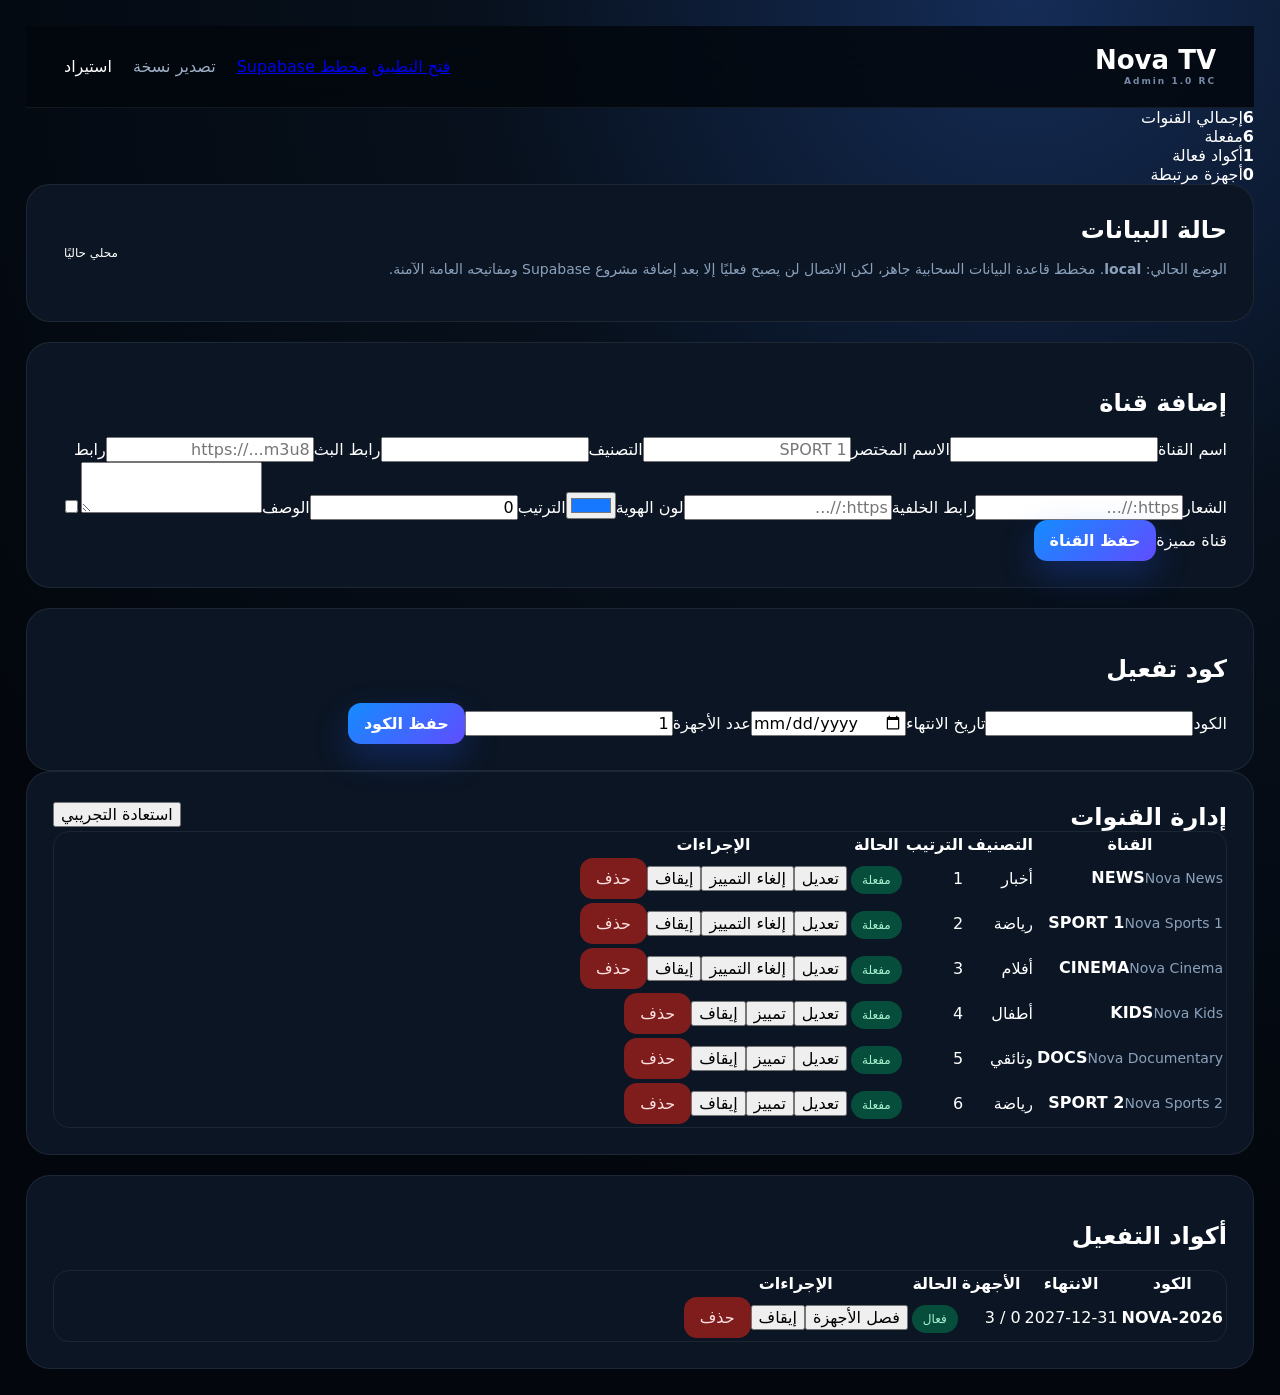
==== admin.html @ d6bce89f "Load responsive admin dashboard styles" ====
<!doctype html>
<html lang="ar" dir="rtl">
<head>
  <meta charset="UTF-8" />
  <meta name="viewport" content="width=device-width,initial-scale=1,viewport-fit=cover" />
  <meta name="theme-color" content="#07101d" />
  <title>Nova TV | لوحة الإدارة</title>
  <link rel="icon" href="icon.svg" />
  <link rel="manifest" href="manifest.json" />
  <link rel="stylesheet" href="style.css" />
  <link rel="stylesheet" href="admin.css" />
</head>
<body>
  <div id="adminApp"></div>
  <script src="api.js"></script>
  <script src="admin.js"></script>
  <script>if('serviceWorker' in navigator){window.addEventListener('load',()=>navigator.serviceWorker.register('./sw.js').catch(()=>{}));}</script>
</body>
</html>
---- style.css ----
*{box-sizing:border-box}html{scroll-behavior:smooth}body{margin:0;font-family:Inter,system-ui,-apple-system,"Segoe UI",sans-serif;background:#03070d;color:#fff;min-height:100vh;overflow-x:hidden}button,input,a{font:inherit}.shell{min-height:100vh;background:radial-gradient(circle at 80% 0,#152c56 0,#07101c 32%,#03070d 72%);padding-bottom:24px}.shell.light{background:#edf3f9;color:#0f172a}.topbar{height:82px;display:flex;align-items:center;justify-content:space-between;padding:0 38px;border-bottom:1px solid rgba(255,255,255,.07);backdrop-filter:blur(20px);position:sticky;top:0;background:rgba(3,7,13,.86);z-index:50}.light .topbar{background:rgba(255,255,255,.92);border-color:#dce6f2}.brand-btn{border:0;background:none;color:inherit;display:flex;align-items:center;gap:12px;cursor:pointer}.brand-mark,.logo-orb{display:grid;place-items:center;background:linear-gradient(135deg,#168cff,#684cff);color:#fff;font-weight:900;box-shadow:0 14px 36px rgba(38,104,255,.32)}.brand-mark{width:44px;height:44px;border-radius:14px}.brand{font-size:26px;font-weight:900;line-height:1}.brand b,.activation-card h1 span{color:#56adff}.brand small{display:block;font-size:9px;letter-spacing:2px;color:#768ba8;margin-top:4px}.nav{display:flex;gap:5px;align-items:center}.nav button,.primary,.glass,.danger,.chip,.back-button{border:0;border-radius:13px;padding:11px 16px;cursor:pointer;transition:.2s}.nav button{background:transparent;color:#9fb0c6}.nav button:hover,.nav button:focus,.nav button.active{background:rgba(255,255,255,.1);color:#fff;outline:none}.profile-button{width:44px;height:44px;border-radius:50%;border:2px solid rgba(255,255,255,.16);background:linear-gradient(135deg,#244f80,#684cff);color:#fff;font-weight:900}.primary{background:linear-gradient(135deg,#148cff,#604dff);color:#fff;font-weight:850;box-shadow:0 14px 34px rgba(38,93,255,.27)}.primary:hover,.primary:focus{transform:translateY(-2px);box-shadow:0 18px 42px rgba(38,93,255,.4);outline:3px solid rgba(83,164,255,.25)}.big{padding:14px 22px}.glass{background:rgba(255,255,255,.1);color:#fff;border:1px solid rgba(255,255,255,.13);backdrop-filter:blur(14px)}.glass:hover,.glass:focus{background:rgba(255,255,255,.16);outline:3px solid rgba(255,255,255,.1)}.light .glass{background:#e1eaf5;color:#122035;border-color:#d0dcea}.danger{background:#7f1d1d;color:#fee2e2}.full{width:100%;margin-top:24px}.cinema-hero{margin:28px 34px 12px;min-height:520px;border-radius:34px;padding:58px;display:grid;grid-template-columns:1.1fr .9fr;align-items:center;overflow:hidden;background:linear-gradient(115deg,#081a35 0,#17306a 48%,var(--accent,#5830a0) 100%);background-size:cover;background-position:center;box-shadow:0 30px 95px rgba(0,0,0,.45);position:relative}.cinema-hero:before{content:"";position:absolute;inset:0;background:radial-gradient(circle at 78% 45%,color-mix(in srgb,var(--accent,#5b4cff) 34%,transparent),transparent 32%),linear-gradient(90deg,rgba(3,8,18,.5),transparent 65%)}.cinema-hero:after{content:"";position:absolute;width:540px;height:540px;border:1px solid rgba(255,255,255,.07);border-radius:50%;left:-130px;top:-150px}.hero-copy{position:relative;z-index:2;max-width:720px}.eyebrow{font-size:11px;font-weight:900;letter-spacing:2.5px;color:#8ecbff}.hero-copy h1{font-size:clamp(46px,6vw,76px);margin:12px 0 16px;line-height:1.02}.hero-copy p{font-size:19px;line-height:1.85;color:#d3e2f4;max-width:650px}.hero-tags{display:flex;gap:9px;margin-top:18px;flex-wrap:wrap}.hero-tags span{font-size:12px;padding:7px 11px;background:rgba(255,255,255,.11);border-radius:999px;color:#e2eeff}.hero-actions{display:flex;gap:12px;margin-top:30px;flex-wrap:wrap}.hero-art{position:relative;z-index:2;display:grid;place-items:center}.hero-dots{position:absolute;bottom:26px;right:58px;display:flex;gap:7px;z-index:3}.hero-dots button{width:24px;height:5px;padding:0;border:0;border-radius:99px;background:rgba(255,255,255,.28)}.hero-dots button.active{width:44px;background:#fff}.logo-tile,.channel-logo{display:grid;place-items:center}.logo-tile{width:116px;height:116px;border-radius:28px;background:linear-gradient(145deg,color-mix(in srgb,var(--accent,#1677ff) 85%,#fff 15%),color-mix(in srgb,var(--accent,#1677ff) 55%,#02060d 45%));border:1px solid rgba(255,255,255,.18);box-shadow:inset 0 1px rgba(255,255,255,.28),0 22px 50px rgba(0,0,0,.34);color:#fff;text-align:center;padding:14px}.logo-tile span{font-size:18px;font-weight:950;letter-spacing:.8px;line-height:1.1}.logo-tile.large{width:260px;height:260px;border-radius:52px}.logo-tile.large span{font-size:34px}.channel-logo{max-width:120px;max-height:95px;object-fit:contain}.channel-logo.large{max-width:260px;max-height:220px}.discover,.content-row,.page,.details-page{padding:24px 34px 32px}.section-head,.row-head,.page-title{display:flex;align-items:center;justify-content:space-between;gap:18px}.section-head h2,.row-head h2,.page-title h1{margin:5px 0 0}.row-head small{display:block;color:#7389a6;margin-top:5px}.row-head>span,.page-title p{color:#8096b2}.search-wrap{display:flex;align-items:center;gap:8px;background:#0b1625;border:1px solid #243650;border-radius:15px;padding:0 14px;min-width:350px}.light .search-wrap{background:#fff;border-color:#d5e0ed}.search{width:100%;background:transparent;border:0;color:inherit;padding:13px 4px;outline:none}.chips{display:flex;gap:9px;flex-wrap:wrap;margin-top:20px}.chip{background:#0f1b2d;color:#b5c9e3;border:1px solid rgba(255,255,255,.05)}.chip.active,.chip:hover{background:#fff;color:#111827}.light .chip{background:#dfe9f5;color:#24354b}.light .chip.active{background:#17243a;color:#fff}.rail{display:grid;grid-auto-flow:column;grid-auto-columns:minmax(225px,255px);gap:18px;overflow-x:auto;padding:19px 4px 18px;scroll-snap-type:x proximity;scrollbar-width:thin}.rail .card{scroll-snap-align:start}.grid{display:grid;grid-template-columns:repeat(auto-fill,minmax(225px,1fr));gap:18px;margin-top:26px}.card{background:#0b1523;border:1px solid rgba(255,255,255,.08);border-radius:21px;overflow:hidden;transition:.22s;cursor:pointer;box-shadow:0 15px 38px rgba(0,0,0,.24)}.light .card,.light .panel{background:#fff;border-color:#dce5f0}.card:hover,.card:focus{transform:translateY(-8px) scale(1.03);border-color:#55aaff;outline:3px solid rgba(72,167,255,.2);box-shadow:0 26px 58px rgba(0,0,0,.42)}.poster{height:150px;display:grid;place-items:center;background:linear-gradient(145deg,color-mix(in srgb,var(--accent,#1677ff) 38%,#07101c 62%),#101b2b);background-size:cover;background-position:center;position:relative;overflow:hidden}.poster:after{content:"";position:absolute;inset:0;background:linear-gradient(180deg,transparent 45%,rgba(3,7,13,.55))}.poster .logo-tile,.poster .channel-logo{position:relative;z-index:2;transform:scale(.72)}.live-badge,.live-pill{background:#df1644;color:#fff;font-size:10px;font-weight:950;padding:6px 9px;border-radius:999px}.live-badge{position:absolute;top:12px;left:12px;z-index:3}.heart{position:absolute;top:10px;right:11px;width:35px;height:35px;border-radius:50%;border:1px solid rgba(255,255,255,.15);background:rgba(0,0,0,.35);color:#fff;font-size:21px;z-index:3}.heart.saved{color:#ff4e77}.card-body{padding:16px}.card-title{font-size:17px;font-weight:850;margin-bottom:7px}.meta{color:#8ba1bc;font-size:14px;line-height:1.65}.now-line{font-size:11px;color:#6f86a4;margin-top:11px;display:flex;align-items:center;gap:7px}.now-line span{width:6px;height:6px;border-radius:50%;background:#22c55e;box-shadow:0 0 10px #22c55e}.details-page{padding-top:26px}.back-button{background:transparent;color:#a9bed9;margin-bottom:16px}.details-hero{min-height:430px;border-radius:30px;padding:46px;display:grid;grid-template-columns:.7fr 1.3fr;align-items:center;gap:40px;background:linear-gradient(120deg,#081525,var(--accent,#1677ff));background-size:cover;background-position:center;position:relative;overflow:hidden;box-shadow:0 24px 75px rgba(0,0,0,.4)}.details-hero:after{content:"";position:absolute;inset:0;background:linear-gradient(90deg,rgba(3,8,18,.3),transparent)}.details-logo,.details-copy{position:relative;z-index:2}.details-logo{display:grid;place-items:center}.details-copy h1{font-size:56px;margin:18px 0 12px}.details-copy p{font-size:18px;line-height:1.8;color:#d3e1f3;max-width:700px}.program-panel{display:grid;grid-template-columns:.7fr 1.3fr;gap:24px;align-items:center;margin-top:24px;padding:26px;border-radius:24px;background:#0b1523;border:1px solid rgba(255,255,255,.08)}.program-panel h2{margin:7px 0}.program-card{padding:20px;border-radius:18px;background:rgba(255,255,255,.04)}.program-card b,.program-card span,.program-card small{display:block}.program-card span{color:#8ea6c2;margin:6px 0}.program-card small{color:#6f86a3;margin-top:10px}.program-progress{height:6px;background:#1a2b41;border-radius:99px;overflow:hidden}.program-progress i{display:block;width:42%;height:100%;background:linear-gradient(90deg,#148cff,#664cff)}.player-wrap{padding:26px 34px 60px}.player-box{background:#000;border-radius:28px;overflow:hidden;min-height:560px;display:grid;place-items:center;position:relative;box-shadow:0 24px 80px rgba(0,0,0,.5)}.player-box video{width:100%;height:100%;max-height:76vh;background:#000}.channel-watermark{position:absolute;top:18px;right:20px;padding:8px 12px;background:rgba(0,0,0,.46);border-radius:12px;font-weight:850}.player-error{position:absolute;inset:auto 22px 22px;display:flex;gap:12px;align-items:center;justify-content:center;color:#fecaca}.player-info{display:flex;justify-content:space-between;align-items:center;gap:20px;padding:24px 4px}.player-info h1{margin:10px 0 4px}.player-actions{display:flex;gap:10px;flex-wrap:wrap}.activation{min-height:100vh;display:grid;place-items:center;padding:24px;background:radial-gradient(circle at top,#183869,#07101d 55%)}.activation-card{width:min(520px,94vw);padding:46px;border-radius:32px;background:rgba(12,22,38,.94);border:1px solid rgba(255,255,255,.1);text-align:center;box-shadow:0 34px 90px rgba(0,0,0,.46)}.logo-orb{width:78px;height:78px;border-radius:24px;margin:0 auto 22px;font-size:34px}.activation-card h1{font-size:44px;margin:9px 0}.activation-card p{color:#9fb3ce}.activation-label{display:block;text-align:right;color:#abc0da;font-size:13px;margin-top:24px}.activation-card input{width:100%;margin:8px 0 14px;padding:18px;border-radius:15px;border:1px solid #304963;background:#08111f;color:#fff;text-align:center;font-size:21px;letter-spacing:1.5px}.activation-card .primary{width:100%}.admin-link{display:inline-block;color:#79baff;margin-top:17px}.device-note{font-size:11px;color:#617894;margin-top:12px}.error{color:#ff8e8e;min-height:25px;margin-top:10px}.empty{grid-column:1/-1;color:#8fa7c6;padding:70px 35px;text-align:center;border:1px dashed #263a55;border-radius:24px}.empty strong,.empty span{display:block}.empty strong{font-size:22px;color:#dce9f8;margin-bottom:8px}.panel{background:#0b1523;border:1px solid rgba(255,255,255,.08);border-radius:24px;padding:26px}.account-grid{display:grid;grid-template-columns:1fr 1fr;gap:22px;margin-top:26px}.account-avatar{width:68px;height:68px;border-radius:20px;background:linear-gradient(135deg,#178cff,#6d50ff);display:grid;place-items:center;font-size:23px;font-weight:900;margin-bottom:18px}.account-card h2{font-size:34px;margin:20px 0 8px}.account-stat,.summary-list div{display:flex;justify-content:space-between;gap:20px;padding:16px 0;border-bottom:1px solid rgba(255,255,255,.08)}.settings-list{margin-top:25px}.settings-list button{width:100%;display:flex;justify-content:space-between;align-items:center;text-align:right;padding:19px 4px;background:transparent;color:inherit;border:0;border-bottom:1px solid rgba(255,255,255,.08);cursor:pointer}.settings-list button span b,.settings-list button span small{display:block}.settings-list button span small{color:#8198b5;margin-top:5px}.status{padding:7px 11px;border-radius:999px;font-size:12px}.online{background:#064e3b;color:#a7f3d0}.narrow{max-width:880px;margin:auto}footer{text-align:center;color:#617a99;padding:38px}.mobile-nav{display:none}@media(max-width:1050px){.nav{gap:0}.nav button{padding:10px}.cinema-hero{grid-template-columns:1fr;min-height:450px}.hero-art{display:none}.details-hero{grid-template-columns:1fr}.details-logo{display:none}.program-panel{grid-template-columns:1fr}.player-box{min-height:430px}}@media(max-width:760px){body{padding-bottom:72px}.shell{padding-bottom:78px}.topbar{height:68px;padding:0 16px}.nav{display:none}.brand{font-size:21px}.cinema-hero{margin:14px;border-radius:25px;padding:30px 24px;min-height:430px}.hero-copy h1{font-size:40px}.hero-copy p{font-size:16px}.hero-dots{right:24px;bottom:18px}.discover,.content-row,.page,.details-page,.player-wrap{padding-left:15px;padding-right:15px}.section-head,.page-title,.player-info{align-items:flex-start;flex-direction:column}.search-wrap{min-width:0;width:100%}.rail{grid-auto-columns:76vw}.account-grid{grid-template-columns:1fr}.details-hero{padding:28px 22px;min-height:390px}.details-copy h1{font-size:40px}.player-box{min-height:260px;border-radius:19px}.player-actions{width:100%}.player-actions button{flex:1}.mobile-nav{display:grid;grid-template-columns:repeat(4,1fr);position:fixed;bottom:0;left:0;right:0;z-index:100;background:rgba(7,15,27,.96);border-top:1px solid rgba(255,255,255,.09);backdrop-filter:blur(15px);padding:8px max(8px,env(safe-area-inset-right)) calc(8px + env(safe-area-inset-bottom)) max(8px,env(safe-area-inset-left))}.mobile-nav button{background:none;border:0;color:#748ba8;font-size:10px;display:flex;flex-direction:column;gap:3px;align-items:center}.mobile-nav button span{font-size:22px}.mobile-nav button.active{color:#55aaff}.activation-card{padding:34px 24px}.hero-actions button{flex:1}.grid{grid-template-columns:repeat(2,minmax(0,1fr));gap:12px}.grid .poster{height:118px}.grid .card-title{font-size:14px}}@media(max-width:420px){.grid{grid-template-columns:1fr 1fr}.rail{grid-auto-columns:80vw}.cinema-hero{min-height:450px}.hero-actions{flex-direction:column}.hero-actions button{width:100%}.profile-button{width:38px;height:38px}}
---- admin.css ----
body{background:#050a12;color:#fff}.admin-app{min-height:100vh;background:radial-gradient(circle at 90% 0,#17325f 0,#07101c 34%,#050a12 72%)}.admin-top{height:76px;display:flex;align-items:center;justify-content:space-between;padding:0 28px;border-bottom:1px solid rgba(255,255,255,.08);background:rgba(5,10,18,.9);position:sticky;top:0;z-index:20;backdrop-filter:blur(18px)}.admin-brand{display:flex;align-items:center;gap:12px}.admin-logo{width:44px;height:44px;border-radius:14px;display:grid;place-items:center;background:linear-gradient(135deg,#148cff,#674cff);font-weight:900}.admin-brand strong{font-size:24px}.admin-brand small{display:block;color:#7990ad;font-size:10px;letter-spacing:1.6px;margin-top:3px}.admin-actions{display:flex;gap:9px;flex-wrap:wrap}.admin-actions a,.admin-actions button,.admin-tabs button,.action-btn{border:0;border-radius:12px;padding:10px 14px;text-decoration:none;cursor:pointer;background:#111d2f;color:#dbeafe}.admin-actions .primary-link,.action-btn.primary{background:linear-gradient(135deg,#148cff,#674cff);color:#fff}.admin-shell{max-width:1500px;margin:auto;padding:26px}.admin-hero{display:flex;justify-content:space-between;align-items:flex-end;gap:20px;margin-bottom:22px}.admin-hero h1{margin:5px 0;font-size:34px}.admin-hero p{margin:0;color:#90a5bf}.data-pill{padding:9px 13px;border-radius:999px;background:#082b24;color:#8ff0c4;font-size:12px}.admin-stats-grid{display:grid;grid-template-columns:repeat(4,1fr);gap:14px;margin-bottom:22px}.admin-stat{background:linear-gradient(145deg,#0d1727,#101e32);border:1px solid rgba(255,255,255,.08);border-radius:20px;padding:20px}.admin-stat span{color:#8298b5;font-size:13px}.admin-stat strong{display:block;font-size:31px;margin-top:8px}.admin-tabs{display:flex;gap:8px;margin-bottom:18px;overflow:auto}.admin-tabs button.active{background:#fff;color:#101827}.admin-panel{display:none}.admin-panel.active{display:block}.admin-grid{display:grid;grid-template-columns:390px minmax(0,1fr);gap:20px}.admin-card{background:#0b1523;border:1px solid rgba(255,255,255,.08);border-radius:22px;padding:22px;box-shadow:0 18px 50px rgba(0,0,0,.2)}.admin-card h2{margin:0 0 18px}.form-grid{display:grid;grid-template-columns:1fr 1fr;gap:13px}.form-grid .full{grid-column:1/-1;margin:0}.field{display:flex;flex-direction:column;gap:7px;color:#a9bad0;font-size:13px}.field input,.field textarea,.field select{width:100%;border:1px solid #263b56;background:#07111e;color:#fff;border-radius:12px;padding:12px;outline:none}.field input:focus,.field textarea:focus,.field select:focus{border-color:#4da6ff;box-shadow:0 0 0 3px rgba(77,166,255,.15)}.field textarea{min-height:90px;resize:vertical}.check-field{display:flex;align-items:center;gap:9px;color:#c8d6e8;padding-top:9px}.form-actions{display:flex;gap:10px;margin-top:16px}.table-toolbar{display:flex;justify-content:space-between;gap:14px;align-items:center;margin-bottom:14px}.table-toolbar input{min-width:280px;border:1px solid #263b56;background:#07111e;color:#fff;border-radius:12px;padding:11px}.table-wrap{overflow:auto;border:1px solid rgba(255,255,255,.07);border-radius:16px}.admin-table{width:100%;border-collapse:collapse;min-width:820px}.admin-table th,.admin-table td{text-align:right;padding:14px;border-bottom:1px solid rgba(255,255,255,.07);vertical-align:middle}.admin-table th{color:#8196b2;font-size:12px;background:#08111e;position:sticky;top:0}.channel-cell{display:flex;align-items:center;gap:11px}.channel-badge{width:42px;height:42px;border-radius:12px;display:grid;place-items:center;background:linear-gradient(135deg,var(--accent,#168cff),#222f47);font-weight:900;font-size:11px}.muted{color:#8298b5;font-size:12px}.status-chip{display:inline-flex;padding:6px 9px;border-radius:999px;font-size:11px}.status-chip.on{background:#073b2e;color:#8ff0c4}.status-chip.off{background:#421820;color:#ffabb8}.row-actions{display:flex;gap:6px;flex-wrap:wrap}.row-actions button{border:0;border-radius:9px;padding:7px 9px;background:#13233a;color:#d8e7fb;cursor:pointer}.row-actions button.danger{background:#4b1620;color:#ffc0c8}.empty-admin{text-align:center;padding:50px;color:#8298b5}.device-list{display:grid;gap:10px}.device-row{display:flex;justify-content:space-between;gap:16px;align-items:center;padding:14px;border-radius:14px;background:#08111e;border:1px solid rgba(255,255,255,.06)}.setup-box{display:grid;gap:12px}.setup-box code{display:block;padding:13px;border-radius:12px;background:#050b13;color:#8fc8ff;overflow:auto;direction:ltr;text-align:left}.notice{padding:14px;border-radius:14px;background:#10213a;color:#b9d9ff;line-height:1.7}.color-line{display:flex;gap:10px;align-items:center}.color-line input[type=color]{width:54px;height:42px;padding:3px}.media-preview{margin-top:12px;min-height:100px;border:1px dashed #2c405a;border-radius:15px;display:grid;place-items:center;color:#7188a5;background:#07111e;background-size:cover;background-position:center}.admin-footer{text-align:center;color:#617a99;padding:30px}.hidden{display:none!important}@media(max-width:1050px){.admin-stats-grid{grid-template-columns:repeat(2,1fr)}.admin-grid{grid-template-columns:1fr}.admin-card.form-card{order:1}.admin-card.list-card{order:2}}@media(max-width:700px){.admin-top{height:auto;padding:14px;align-items:flex-start;gap:12px}.admin-actions{justify-content:flex-end}.admin-shell{padding:15px}.admin-hero{align-items:flex-start;flex-direction:column}.admin-stats-grid{grid-template-columns:1fr 1fr}.form-grid{grid-template-columns:1fr}.form-grid .full{grid-column:auto}.table-toolbar{align-items:stretch;flex-direction:column}.table-toolbar input{min-width:0;width:100%}.admin-brand strong{font-size:20px}.admin-actions a,.admin-actions button{padding:8px 10px;font-size:12px}}
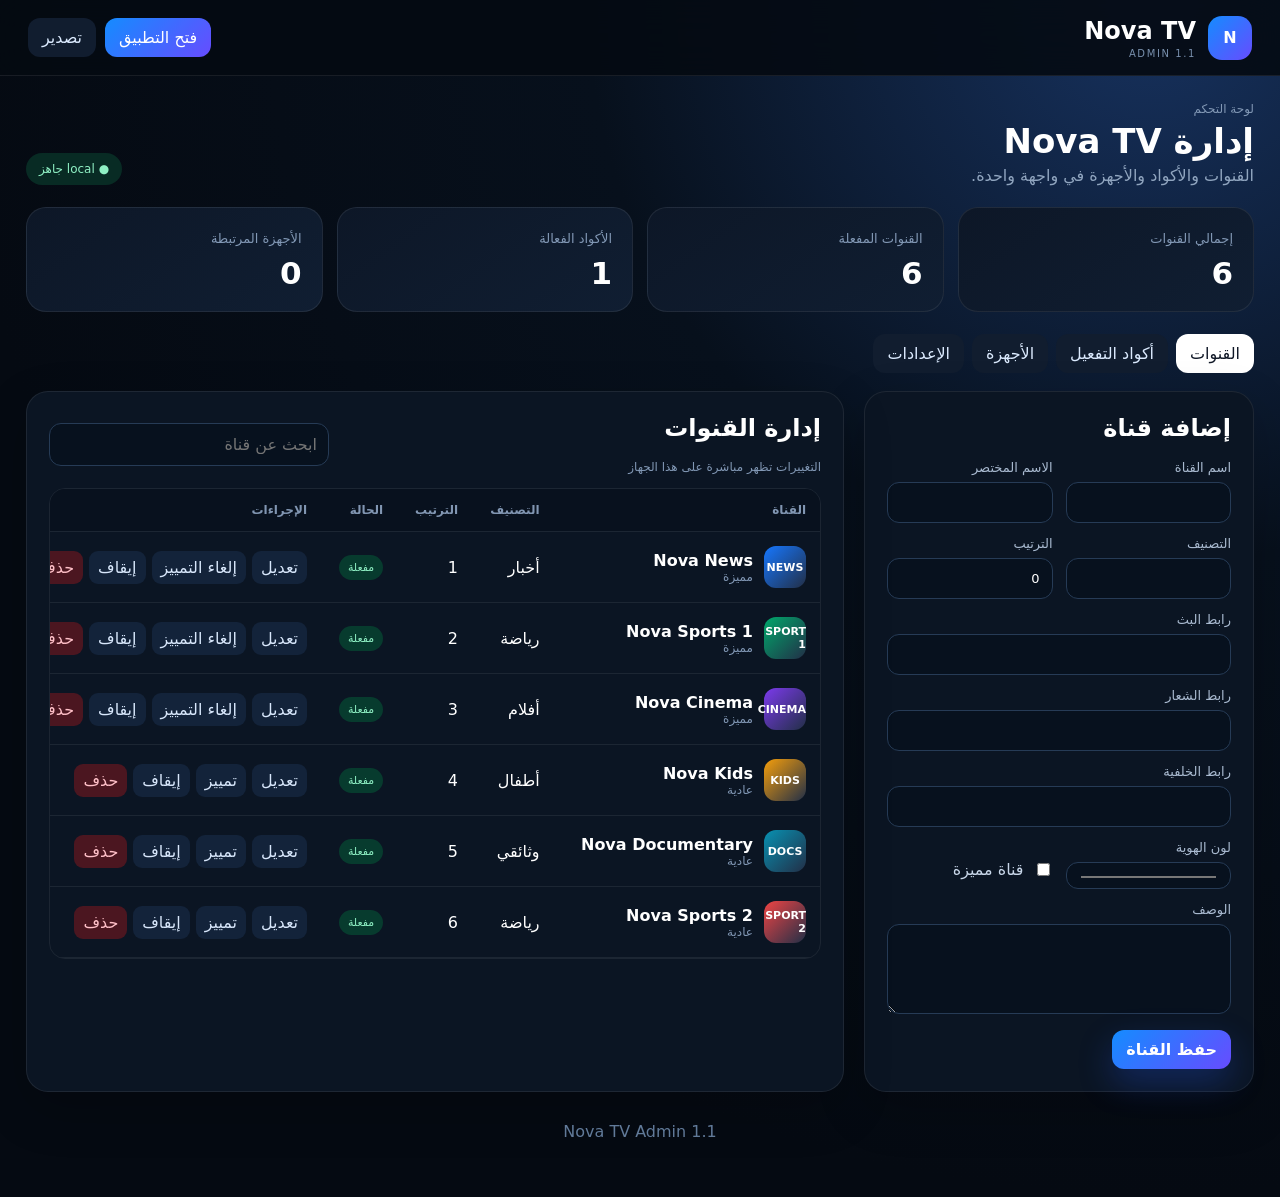
==== commit bf381760: "Add Supabase controls to admin" ====
--- a/admin.html
+++ b/admin.html
@@ -13,7 +13,9 @@
 <body>
   <div id="adminApp"></div>
   <script src="api.js"></script>
+  <script src="cloud.js"></script>
   <script src="admin.js"></script>
+  <script src="admin-cloud.js"></script>
   <script>if('serviceWorker' in navigator){window.addEventListener('load',()=>navigator.serviceWorker.register('./sw.js').catch(()=>{}));}</script>
 </body>
 </html>
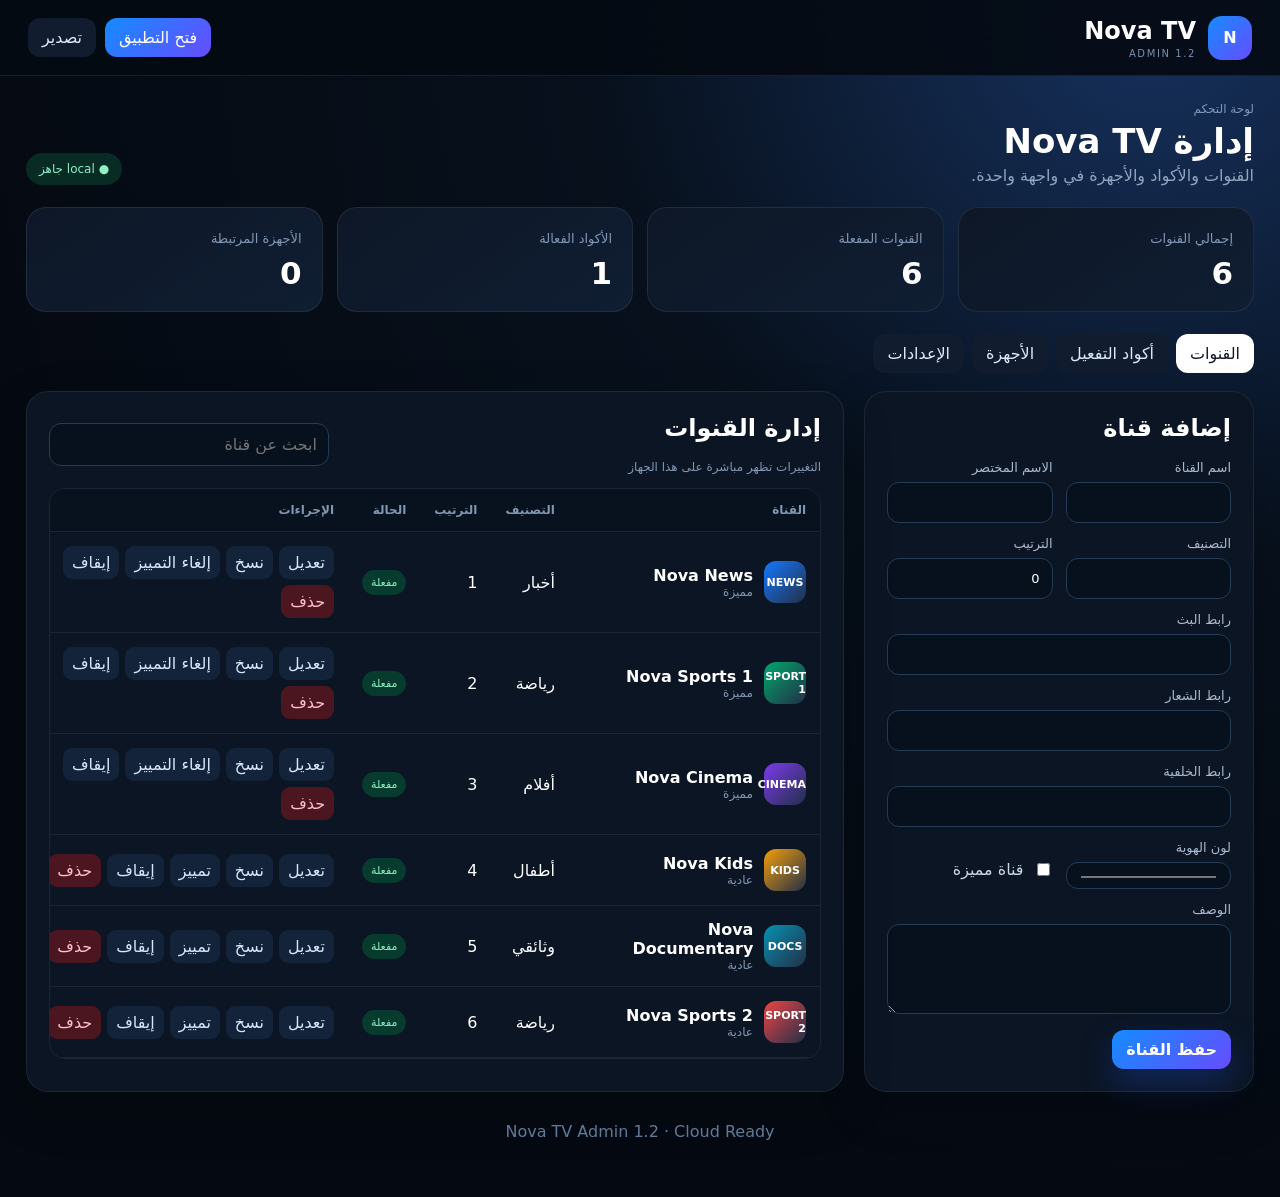
==== commit 6926518e: "Load Nova Admin 1.2 tools" ====
--- a/admin.html
+++ b/admin.html
@@ -9,6 +9,7 @@
   <link rel="manifest" href="manifest.json" />
   <link rel="stylesheet" href="style.css" />
   <link rel="stylesheet" href="admin.css" />
+  <link rel="stylesheet" href="admin-tools.css" />
 </head>
 <body>
   <div id="adminApp"></div>
@@ -16,6 +17,7 @@
   <script src="cloud.js"></script>
   <script src="admin.js"></script>
   <script src="admin-cloud.js"></script>
+  <script src="admin-tools.js"></script>
   <script>if('serviceWorker' in navigator){window.addEventListener('load',()=>navigator.serviceWorker.register('./sw.js').catch(()=>{}));}</script>
 </body>
 </html>
--- a/admin.css
+++ b/admin.css
@@ -1 +1 @@
-body{background:#050a12;color:#fff}.admin-app{min-height:100vh;background:radial-gradient(circle at 90% 0,#17325f 0,#07101c 34%,#050a12 72%)}.admin-top{height:76px;display:flex;align-items:center;justify-content:space-between;padding:0 28px;border-bottom:1px solid rgba(255,255,255,.08);background:rgba(5,10,18,.9);position:sticky;top:0;z-index:20;backdrop-filter:blur(18px)}.admin-brand{display:flex;align-items:center;gap:12px}.admin-logo{width:44px;height:44px;border-radius:14px;display:grid;place-items:center;background:linear-gradient(135deg,#148cff,#674cff);font-weight:900}.admin-brand strong{font-size:24px}.admin-brand small{display:block;color:#7990ad;font-size:10px;letter-spacing:1.6px;margin-top:3px}.admin-actions{display:flex;gap:9px;flex-wrap:wrap}.admin-actions a,.admin-actions button,.admin-tabs button,.action-btn{border:0;border-radius:12px;padding:10px 14px;text-decoration:none;cursor:pointer;background:#111d2f;color:#dbeafe}.admin-actions .primary-link,.action-btn.primary{background:linear-gradient(135deg,#148cff,#674cff);color:#fff}.admin-shell{max-width:1500px;margin:auto;padding:26px}.admin-hero{display:flex;justify-content:space-between;align-items:flex-end;gap:20px;margin-bottom:22px}.admin-hero h1{margin:5px 0;font-size:34px}.admin-hero p{margin:0;color:#90a5bf}.data-pill{padding:9px 13px;border-radius:999px;background:#082b24;color:#8ff0c4;font-size:12px}.admin-stats-grid{display:grid;grid-template-columns:repeat(4,1fr);gap:14px;margin-bottom:22px}.admin-stat{background:linear-gradient(145deg,#0d1727,#101e32);border:1px solid rgba(255,255,255,.08);border-radius:20px;padding:20px}.admin-stat span{color:#8298b5;font-size:13px}.admin-stat strong{display:block;font-size:31px;margin-top:8px}.admin-tabs{display:flex;gap:8px;margin-bottom:18px;overflow:auto}.admin-tabs button.active{background:#fff;color:#101827}.admin-panel{display:none}.admin-panel.active{display:block}.admin-grid{display:grid;grid-template-columns:390px minmax(0,1fr);gap:20px}.admin-card{background:#0b1523;border:1px solid rgba(255,255,255,.08);border-radius:22px;padding:22px;box-shadow:0 18px 50px rgba(0,0,0,.2)}.admin-card h2{margin:0 0 18px}.form-grid{display:grid;grid-template-columns:1fr 1fr;gap:13px}.form-grid .full{grid-column:1/-1;margin:0}.field{display:flex;flex-direction:column;gap:7px;color:#a9bad0;font-size:13px}.field input,.field textarea,.field select{width:100%;border:1px solid #263b56;background:#07111e;color:#fff;border-radius:12px;padding:12px;outline:none}.field input:focus,.field textarea:focus,.field select:focus{border-color:#4da6ff;box-shadow:0 0 0 3px rgba(77,166,255,.15)}.field textarea{min-height:90px;resize:vertical}.check-field{display:flex;align-items:center;gap:9px;color:#c8d6e8;padding-top:9px}.form-actions{display:flex;gap:10px;margin-top:16px}.table-toolbar{display:flex;justify-content:space-between;gap:14px;align-items:center;margin-bottom:14px}.table-toolbar input{min-width:280px;border:1px solid #263b56;background:#07111e;color:#fff;border-radius:12px;padding:11px}.table-wrap{overflow:auto;border:1px solid rgba(255,255,255,.07);border-radius:16px}.admin-table{width:100%;border-collapse:collapse;min-width:820px}.admin-table th,.admin-table td{text-align:right;padding:14px;border-bottom:1px solid rgba(255,255,255,.07);vertical-align:middle}.admin-table th{color:#8196b2;font-size:12px;background:#08111e;position:sticky;top:0}.channel-cell{display:flex;align-items:center;gap:11px}.channel-badge{width:42px;height:42px;border-radius:12px;display:grid;place-items:center;background:linear-gradient(135deg,var(--accent,#168cff),#222f47);font-weight:900;font-size:11px}.muted{color:#8298b5;font-size:12px}.status-chip{display:inline-flex;padding:6px 9px;border-radius:999px;font-size:11px}.status-chip.on{background:#073b2e;color:#8ff0c4}.status-chip.off{background:#421820;color:#ffabb8}.row-actions{display:flex;gap:6px;flex-wrap:wrap}.row-actions button{border:0;border-radius:9px;padding:7px 9px;background:#13233a;color:#d8e7fb;cursor:pointer}.row-actions button.danger{background:#4b1620;color:#ffc0c8}.empty-admin{text-align:center;padding:50px;color:#8298b5}.device-list{display:grid;gap:10px}.device-row{display:flex;justify-content:space-between;gap:16px;align-items:center;padding:14px;border-radius:14px;background:#08111e;border:1px solid rgba(255,255,255,.06)}.setup-box{display:grid;gap:12px}.setup-box code{display:block;padding:13px;border-radius:12px;background:#050b13;color:#8fc8ff;overflow:auto;direction:ltr;text-align:left}.notice{padding:14px;border-radius:14px;background:#10213a;color:#b9d9ff;line-height:1.7}.color-line{display:flex;gap:10px;align-items:center}.color-line input[type=color]{width:54px;height:42px;padding:3px}.media-preview{margin-top:12px;min-height:100px;border:1px dashed #2c405a;border-radius:15px;display:grid;place-items:center;color:#7188a5;background:#07111e;background-size:cover;background-position:center}.admin-footer{text-align:center;color:#617a99;padding:30px}.hidden{display:none!important}@media(max-width:1050px){.admin-stats-grid{grid-template-columns:repeat(2,1fr)}.admin-grid{grid-template-columns:1fr}.admin-card.form-card{order:1}.admin-card.list-card{order:2}}@media(max-width:700px){.admin-top{height:auto;padding:14px;align-items:flex-start;gap:12px}.admin-actions{justify-content:flex-end}.admin-shell{padding:15px}.admin-hero{align-items:flex-start;flex-direction:column}.admin-stats-grid{grid-template-columns:1fr 1fr}.form-grid{grid-template-columns:1fr}.form-grid .full{grid-column:auto}.table-toolbar{align-items:stretch;flex-direction:column}.table-toolbar input{min-width:0;width:100%}.admin-brand strong{font-size:20px}.admin-actions a,.admin-actions button{padding:8px 10px;font-size:12px}}+body{background:#050a12;color:#fff}.admin-app{min-height:100vh;background:radial-gradient(circle at 90% 0,#17325f 0,#07101c 34%,#050a12 72%)}.admin-top{height:76px;display:flex;align-items:center;justify-content:space-between;padding:0 28px;border-bottom:1px solid rgba(255,255,255,.08);background:rgba(5,10,18,.9);position:sticky;top:0;z-index:20;backdrop-filter:blur(18px)}.admin-brand{display:flex;align-items:center;gap:12px}.admin-logo{width:44px;height:44px;border-radius:14px;display:grid;place-items:center;background:linear-gradient(135deg,#148cff,#674cff);font-weight:900}.admin-brand strong{font-size:24px}.admin-brand small{display:block;color:#7990ad;font-size:10px;letter-spacing:1.6px;margin-top:3px}.admin-actions{display:flex;gap:9px;flex-wrap:wrap}.admin-actions a,.admin-actions button,.admin-tabs button,.action-btn{border:0;border-radius:12px;padding:10px 14px;text-decoration:none;cursor:pointer;background:#111d2f;color:#dbeafe}.admin-actions .primary-link,.action-btn.primary{background:linear-gradient(135deg,#148cff,#674cff);color:#fff}.admin-shell{max-width:1500px;margin:auto;padding:26px}.admin-hero{display:flex;justify-content:space-between;align-items:flex-end;gap:20px;margin-bottom:22px}.admin-hero h1{margin:5px 0;font-size:34px}.admin-hero p{margin:0;color:#90a5bf}.data-pill{padding:9px 13px;border-radius:999px;background:#082b24;color:#8ff0c4;font-size:12px}.admin-stats-grid{display:grid;grid-template-columns:repeat(4,1fr);gap:14px;margin-bottom:22px}.admin-stat{background:linear-gradient(145deg,#0d1727,#101e32);border:1px solid rgba(255,255,255,.08);border-radius:20px;padding:20px}.admin-stat span{color:#8298b5;font-size:13px}.admin-stat strong{display:block;font-size:31px;margin-top:8px}.admin-tabs{display:flex;gap:8px;margin-bottom:18px;overflow:auto}.admin-tabs button.active{background:#fff;color:#101827}.admin-panel{display:none}.admin-panel.active{display:block}.admin-grid{display:grid;grid-template-columns:390px minmax(0,1fr);gap:20px}.admin-card{background:#0b1523;border:1px solid rgba(255,255,255,.08);border-radius:22px;padding:22px;box-shadow:0 18px 50px rgba(0,0,0,.2)}.admin-card h2{margin:0 0 18px}.form-grid{display:grid;grid-template-columns:1fr 1fr;gap:13px}.form-grid .full{grid-column:1/-1;margin:0}.field{display:flex;flex-direction:column;gap:7px;color:#a9bad0;font-size:13px}.field input,.field textarea,.field select{width:100%;border:1px solid #263b56;background:#07111e;color:#fff;border-radius:12px;padding:12px;outline:none}.field input:focus,.field textarea:focus,.field select:focus{border-color:#4da6ff;box-shadow:0 0 0 3px rgba(77,166,255,.15)}.field textarea{min-height:90px;resize:vertical}.check-field{display:flex;align-items:center;gap:9px;color:#c8d6e8;padding-top:9px}.form-actions{display:flex;gap:10px;margin-top:16px;flex-wrap:wrap}.table-toolbar{display:flex;justify-content:space-between;gap:14px;align-items:center;margin-bottom:14px}.table-toolbar input{min-width:280px;border:1px solid #263b56;background:#07111e;color:#fff;border-radius:12px;padding:11px}.table-wrap{overflow:auto;border:1px solid rgba(255,255,255,.07);border-radius:16px}.admin-table{width:100%;border-collapse:collapse;min-width:820px}.admin-table th,.admin-table td{text-align:right;padding:14px;border-bottom:1px solid rgba(255,255,255,.07);vertical-align:middle}.admin-table th{color:#8196b2;font-size:12px;background:#08111e;position:sticky;top:0}.channel-cell{display:flex;align-items:center;gap:11px}.channel-badge{width:42px;height:42px;border-radius:12px;display:grid;place-items:center;background:linear-gradient(135deg,var(--accent,#168cff),#222f47);font-weight:900;font-size:11px}.muted{color:#8298b5;font-size:12px}.status-chip{display:inline-flex;padding:6px 9px;border-radius:999px;font-size:11px}.status-chip.on{background:#073b2e;color:#8ff0c4}.status-chip.off{background:#421820;color:#ffabb8}.row-actions{display:flex;gap:6px;flex-wrap:wrap}.row-actions button{border:0;border-radius:9px;padding:7px 9px;background:#13233a;color:#d8e7fb;cursor:pointer}.row-actions button.danger{background:#4b1620;color:#ffc0c8}.empty-admin{text-align:center;padding:50px;color:#8298b5}.device-list{display:grid;gap:10px}.device-row{display:flex;justify-content:space-between;gap:16px;align-items:center;padding:14px;border-radius:14px;background:#08111e;border:1px solid rgba(255,255,255,.06)}.setup-box{display:grid;gap:12px}.setup-box code{display:block;padding:13px;border-radius:12px;background:#050b13;color:#8fc8ff;overflow:auto;direction:ltr;text-align:left}.notice{padding:14px;border-radius:14px;background:#10213a;color:#b9d9ff;line-height:1.7}.color-line{display:flex;gap:10px;align-items:center}.color-line input[type=color]{width:54px;height:42px;padding:3px}.media-preview{margin-top:12px;min-height:100px;border:1px dashed #2c405a;border-radius:15px;display:grid;place-items:center;color:#7188a5;background:#07111e;background-size:cover;background-position:center}.admin-footer{text-align:center;color:#617a99;padding:30px}.hidden{display:none!important}.cloud-setup{display:grid;gap:16px;padding:18px;border-radius:18px;background:linear-gradient(145deg,#0f2038,#0a1423);border:1px solid rgba(81,166,255,.24);margin-bottom:4px}.cloud-head{display:flex;align-items:center;justify-content:space-between;gap:16px}.cloud-head h3{margin:5px 0 0;font-size:22px}.cloud-fields{display:grid;grid-template-columns:1fr 1fr;gap:13px}.cloud-fields .full{grid-column:1/-1}.cloud-actions{margin-top:0}.cloud-status{padding:13px 14px;border-radius:13px;background:#07111e;color:#a9bdd4;line-height:1.65;border:1px solid rgba(255,255,255,.06)}.cloud-status[data-type=success]{background:#073429;color:#9cf1c9;border-color:#0a5a45}.cloud-status[data-type=error]{background:#401820;color:#ffb4c0;border-color:#6b2532}.action-btn.danger{background:#4b1620;color:#ffc0c8}@media(max-width:1050px){.admin-stats-grid{grid-template-columns:repeat(2,1fr)}.admin-grid{grid-template-columns:1fr}.admin-card.form-card{order:1}.admin-card.list-card{order:2}}@media(max-width:700px){.admin-top{height:auto;padding:14px;align-items:flex-start;gap:12px}.admin-actions{justify-content:flex-end}.admin-shell{padding:15px}.admin-hero{align-items:flex-start;flex-direction:column}.admin-stats-grid{grid-template-columns:1fr 1fr}.form-grid,.cloud-fields{grid-template-columns:1fr}.form-grid .full,.cloud-fields .full{grid-column:auto}.table-toolbar{align-items:stretch;flex-direction:column}.table-toolbar input{min-width:0;width:100%}.admin-brand strong{font-size:20px}.admin-actions a,.admin-actions button{padding:8px 10px;font-size:12px}.cloud-head{align-items:flex-start;flex-direction:column}}
--- a/admin-tools.css
+++ b/admin-tools.css
@@ -0,0 +1 @@
+.inline-tool{margin-top:8px;border:1px solid #2b4260;background:#10213a;color:#bfe0ff;border-radius:10px;padding:8px 10px;cursor:pointer}.inline-tool:hover{background:#173054}.expiry-presets{display:flex;gap:6px;flex-wrap:wrap;margin-top:8px}.expiry-presets button{border:1px solid #263b56;background:#0b1727;color:#a9c6e8;border-radius:9px;padding:6px 8px;cursor:pointer;font-size:11px}.expiry-presets button:hover{border-color:#4da6ff;color:#fff}.expiry-state{display:block;width:max-content;margin-top:6px;padding:4px 7px;border-radius:999px;font-size:10px}.expiry-state.valid{background:#073b2e;color:#8ff0c4}.expiry-state.soon{background:#4a350b;color:#ffd977}.expiry-state.expired{background:#4b1620;color:#ffc0c8}.admin-table td .expiry-state{white-space:nowrap}@media(max-width:700px){.expiry-presets{gap:5px}.expiry-presets button,.inline-tool{font-size:11px}}
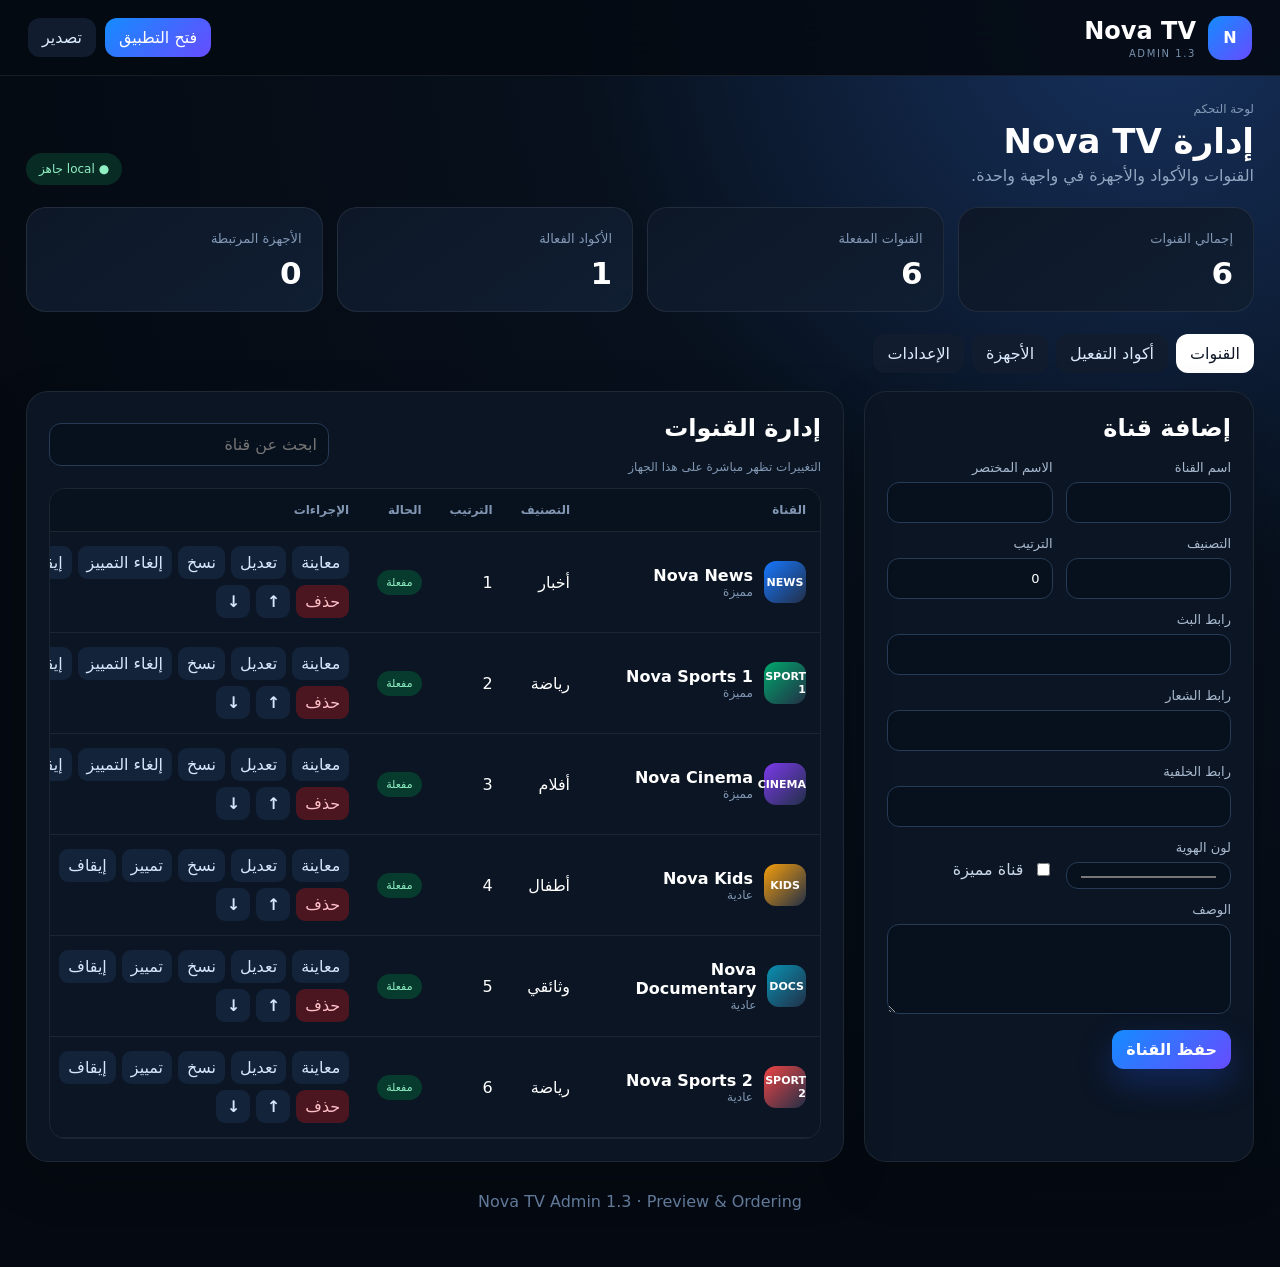
==== commit d3a8f1d4: "Load Admin 1.3 preview and ordering tools" ====
--- a/admin.html
+++ b/admin.html
@@ -10,6 +10,7 @@
   <link rel="stylesheet" href="style.css" />
   <link rel="stylesheet" href="admin.css" />
   <link rel="stylesheet" href="admin-tools.css" />
+  <link rel="stylesheet" href="admin-13.css" />
 </head>
 <body>
   <div id="adminApp"></div>
@@ -18,6 +19,7 @@
   <script src="admin.js"></script>
   <script src="admin-cloud.js"></script>
   <script src="admin-tools.js"></script>
+  <script src="admin-13.js"></script>
   <script>if('serviceWorker' in navigator){window.addEventListener('load',()=>navigator.serviceWorker.register('./sw.js').catch(()=>{}));}</script>
 </body>
 </html>
--- a/admin-13.css
+++ b/admin-13.css
@@ -0,0 +1 @@
+.channel-preview-modal{position:fixed;inset:0;z-index:1000;display:grid;place-items:center;padding:24px;background:rgba(1,5,12,.78);backdrop-filter:blur(12px);opacity:0;transition:.16s}.channel-preview-modal.show{opacity:1}.channel-preview-card{width:min(820px,96vw);overflow:hidden;border:1px solid rgba(255,255,255,.12);border-radius:26px;background:#0b1523;box-shadow:0 34px 100px rgba(0,0,0,.58);position:relative;transform:translateY(10px) scale(.985);transition:.16s}.channel-preview-modal.show .channel-preview-card{transform:none}.preview-close{position:absolute;top:14px;left:14px;z-index:3;width:40px;height:40px;border:1px solid rgba(255,255,255,.14);border-radius:50%;background:rgba(0,0,0,.42);color:#fff;font-size:26px;cursor:pointer}.preview-visual{height:270px;display:grid;place-items:center;background:linear-gradient(120deg,#071526,var(--accent,#168cff));background-size:cover;background-position:center}.preview-visual img{max-width:220px;max-height:160px;object-fit:contain;filter:drop-shadow(0 18px 32px rgba(0,0,0,.45))}.preview-fallback{width:150px;height:150px;border-radius:34px;display:grid;place-items:center;padding:16px;text-align:center;background:linear-gradient(145deg,var(--accent,#168cff),#17243a);border:1px solid rgba(255,255,255,.2);font-size:24px;font-weight:900}.preview-content{padding:26px}.preview-content h2{font-size:34px;margin:13px 0 8px}.preview-content p{color:#a9bad0;line-height:1.8;margin:0}.preview-live{display:inline-block;padding:6px 10px;border-radius:999px;background:#dc1747;color:#fff;font-size:11px;font-weight:900}.preview-meta{display:flex;gap:9px;flex-wrap:wrap;margin-top:18px}.preview-meta span{padding:7px 10px;border-radius:999px;background:#13233a;color:#cfe2fa;font-size:12px}.preview-actions{display:flex;gap:10px;flex-wrap:wrap;margin-top:22px}.preview-actions .action-btn{display:inline-flex;align-items:center;justify-content:center}.row-actions button[title]{min-width:34px;font-weight:900}@media(max-width:650px){.channel-preview-modal{padding:12px}.preview-visual{height:210px}.preview-content{padding:20px}.preview-content h2{font-size:27px}.preview-actions>*{flex:1}}
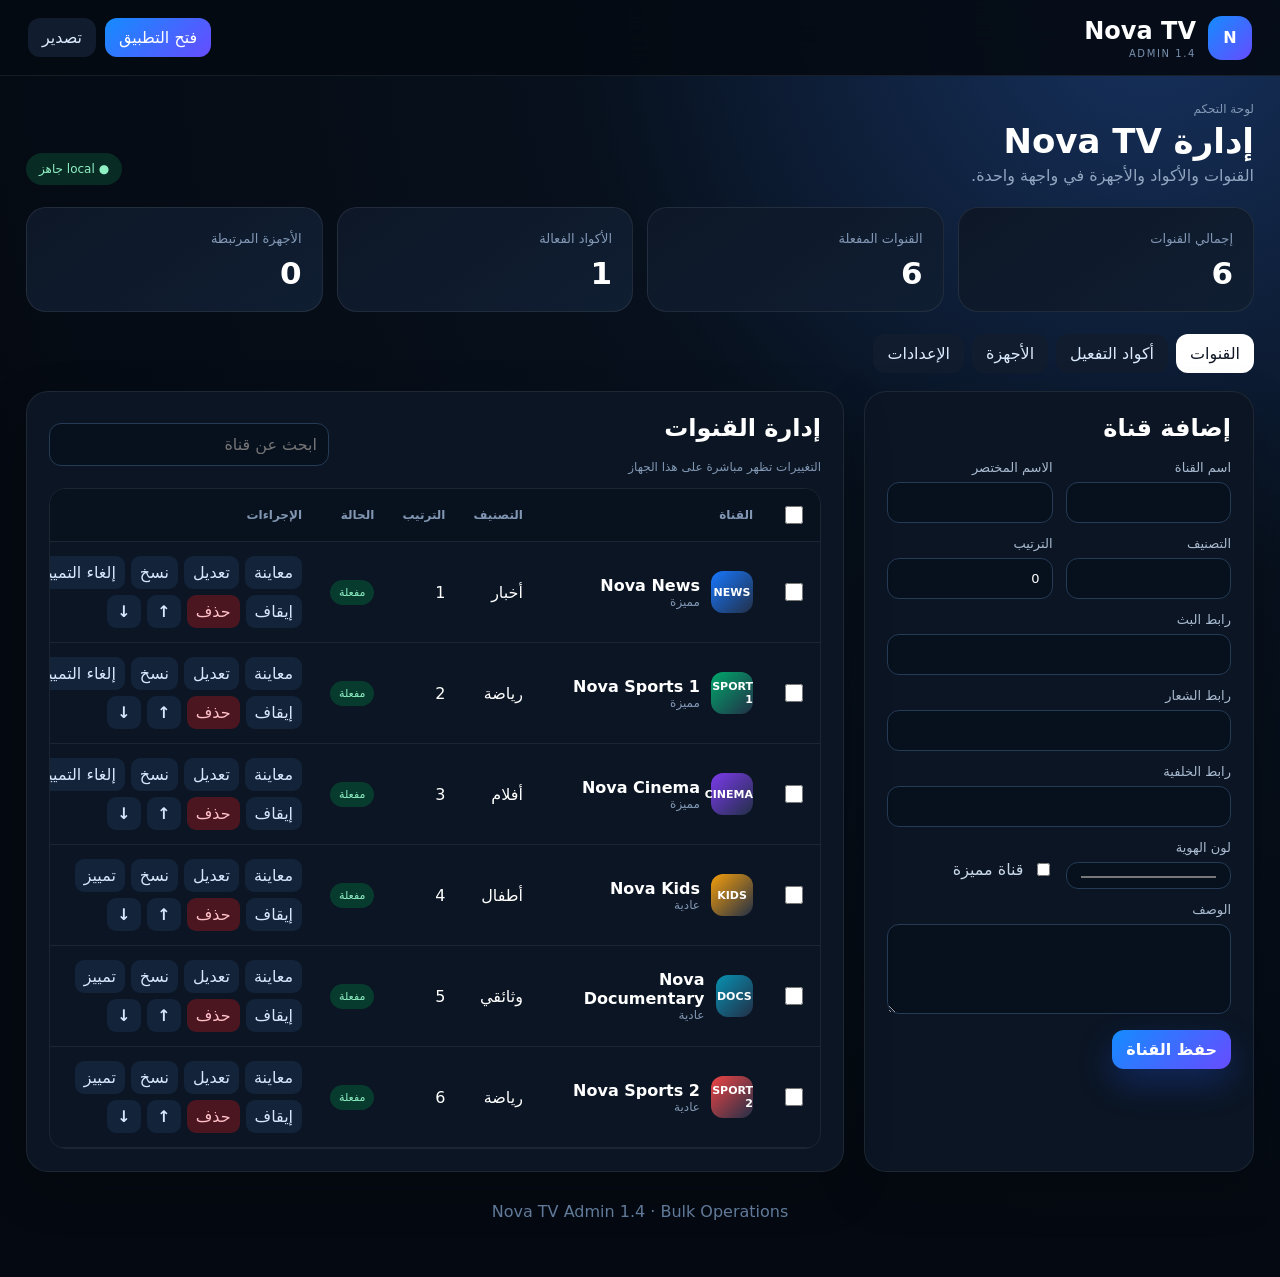
==== commit 9aeee05a: "Load Admin 1.4 bulk operation assets" ====
--- a/admin.html
+++ b/admin.html
@@ -11,6 +11,7 @@
   <link rel="stylesheet" href="admin.css" />
   <link rel="stylesheet" href="admin-tools.css" />
   <link rel="stylesheet" href="admin-13.css" />
+  <link rel="stylesheet" href="admin-bulk.css" />
 </head>
 <body>
   <div id="adminApp"></div>
@@ -20,6 +21,7 @@
   <script src="admin-cloud.js"></script>
   <script src="admin-tools.js"></script>
   <script src="admin-13.js"></script>
+  <script src="admin-bulk.js"></script>
   <script>if('serviceWorker' in navigator){window.addEventListener('load',()=>navigator.serviceWorker.register('./sw.js').catch(()=>{}));}</script>
 </body>
 </html>
--- a/admin-bulk.css
+++ b/admin-bulk.css
@@ -0,0 +1 @@
+.bulk-bar{display:none;align-items:center;gap:8px;flex-wrap:wrap;padding:12px;margin-bottom:12px;border:1px solid #294261;border-radius:14px;background:#0b1b2d}.bulk-bar.show{display:flex}.bulk-bar span{margin-left:auto;color:#b8c9dc}.bulk-bar button,.batch-code-actions button{border:0;border-radius:10px;padding:8px 11px;background:#163052;color:#e8f2ff;cursor:pointer}.bulk-bar button.danger{background:#5a1d28;color:#ffd4da}.batch-code-actions{display:flex;gap:10px;flex-wrap:wrap;margin-top:14px}.admin-table input[type=checkbox]{width:18px;height:18px;accent-color:#4f8cff;cursor:pointer}@media(max-width:700px){.bulk-bar span{width:100%;margin-left:0}.bulk-bar button,.batch-code-actions button{flex:1}}
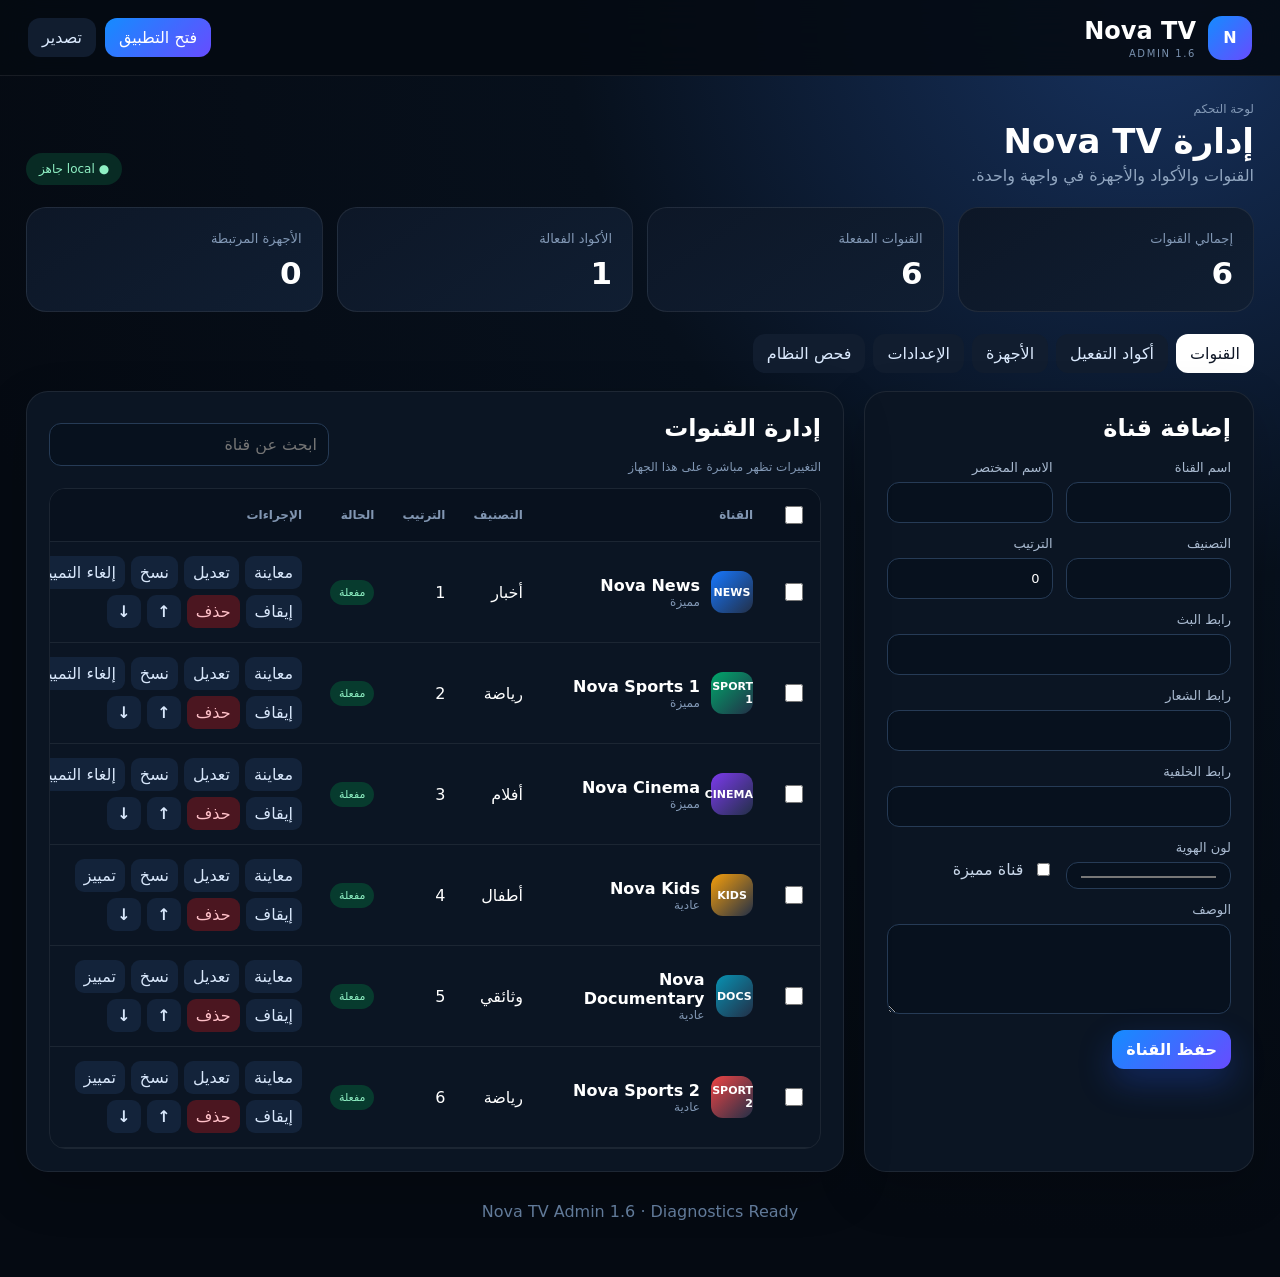
==== commit e5ab65d8: "Enable Admin 1.6 diagnostics" ====
--- a/admin.html
+++ b/admin.html
@@ -12,6 +12,8 @@
   <link rel="stylesheet" href="admin-tools.css" />
   <link rel="stylesheet" href="admin-13.css" />
   <link rel="stylesheet" href="admin-bulk.css" />
+  <link rel="stylesheet" href="admin-15.css" />
+  <link rel="stylesheet" href="admin-16.css" />
 </head>
 <body>
   <div id="adminApp"></div>
@@ -22,6 +24,8 @@
   <script src="admin-tools.js"></script>
   <script src="admin-13.js"></script>
   <script src="admin-bulk.js"></script>
+  <script src="admin-15.js"></script>
+  <script src="admin-16.js"></script>
   <script>if('serviceWorker' in navigator){window.addEventListener('load',()=>navigator.serviceWorker.register('./sw.js').catch(()=>{}));}</script>
 </body>
 </html>
--- a/admin-15.css
+++ b/admin-15.css
@@ -0,0 +1 @@
+.media-tools{display:flex;gap:8px;margin-top:8px}.media-upload,.media-clear{border:0;border-radius:10px;padding:8px 11px;background:#13233a;color:#dbeafe;cursor:pointer;font-size:12px}.media-upload:hover,.media-clear:hover{background:#1b3150}.channel-live-preview{min-height:150px;border-radius:16px;margin-top:16px;padding:18px;display:flex;align-items:center;gap:16px;background:linear-gradient(125deg,#0b1830,var(--accent,#168cff));background-size:cover;background-position:center;border:1px solid rgba(255,255,255,.1);overflow:hidden}.channel-live-preview .preview-logo{width:82px;height:82px;border-radius:18px;display:grid;place-items:center;background:linear-gradient(145deg,var(--accent,#168cff),#17263c);border:1px solid rgba(255,255,255,.18);overflow:hidden;flex:0 0 auto}.channel-live-preview img{width:100%;height:100%;object-fit:contain;padding:8px}.channel-live-preview .preview-logo span{font-weight:900;text-align:center;padding:8px}.channel-live-preview small,.channel-live-preview strong,.channel-live-preview>div>span{display:block}.channel-live-preview small{color:#9fc9f4;margin-bottom:5px}.channel-live-preview strong{font-size:22px}.channel-live-preview>div>span{color:#b9cce2;font-size:12px;margin-top:5px}.activity-card{margin-top:0}.activity-list{display:grid;gap:10px}.activity-list article{display:grid;grid-template-columns:12px 1fr auto;gap:12px;align-items:center;padding:14px;border-radius:14px;background:#08111e;border:1px solid rgba(255,255,255,.06)}.activity-list article>span{width:9px;height:9px;border-radius:50%;background:#35a7ff;box-shadow:0 0 14px rgba(53,167,255,.65)}.activity-list strong,.activity-list small{display:block}.activity-list small{color:#8298b5;margin-top:4px}.activity-list time{font-size:11px;color:#7188a5;white-space:nowrap}@media(max-width:700px){.channel-live-preview{align-items:flex-start}.activity-list article{grid-template-columns:10px 1fr}.activity-list time{grid-column:2}}
--- a/admin-16.css
+++ b/admin-16.css
@@ -0,0 +1 @@
+.diagnostics-grid{display:grid;grid-template-columns:repeat(4,minmax(0,1fr));gap:14px;margin-bottom:18px}.diagnostic-stat{padding:18px;border-radius:18px;background:rgba(255,255,255,.055);border:1px solid rgba(255,255,255,.09)}.diagnostic-stat span{display:block;color:#9fb0c5;font-size:13px;margin-bottom:8px}.diagnostic-stat strong{font-size:28px}.diagnostic-actions{display:flex;gap:10px;flex-wrap:wrap;margin:14px 0}.diagnostic-list{display:grid;gap:10px}.diagnostic-row{display:grid;grid-template-columns:minmax(180px,1fr) minmax(220px,2fr) auto;gap:12px;align-items:center;padding:14px;border:1px solid rgba(255,255,255,.08);border-radius:15px;background:rgba(255,255,255,.035)}.diagnostic-url{direction:ltr;text-align:left;overflow:hidden;text-overflow:ellipsis;white-space:nowrap;color:#aebed0;font-size:12px}.health-badge{padding:7px 10px;border-radius:999px;font-size:12px;font-weight:800;white-space:nowrap}.health-badge.good{background:rgba(49,196,141,.15);color:#73e4b8}.health-badge.warn{background:rgba(255,181,71,.15);color:#ffd089}.health-badge.bad{background:rgba(255,91,115,.15);color:#ff9aad}.health-badge.wait{background:rgba(92,151,255,.15);color:#a9c8ff}.issue-group{margin-top:20px}.issue-group h3{margin-bottom:10px}.diagnostic-empty{padding:26px;text-align:center;color:#8fa1b6}@media(max-width:900px){.diagnostics-grid{grid-template-columns:repeat(2,minmax(0,1fr))}.diagnostic-row{grid-template-columns:1fr}.diagnostic-url{white-space:normal;word-break:break-all}}
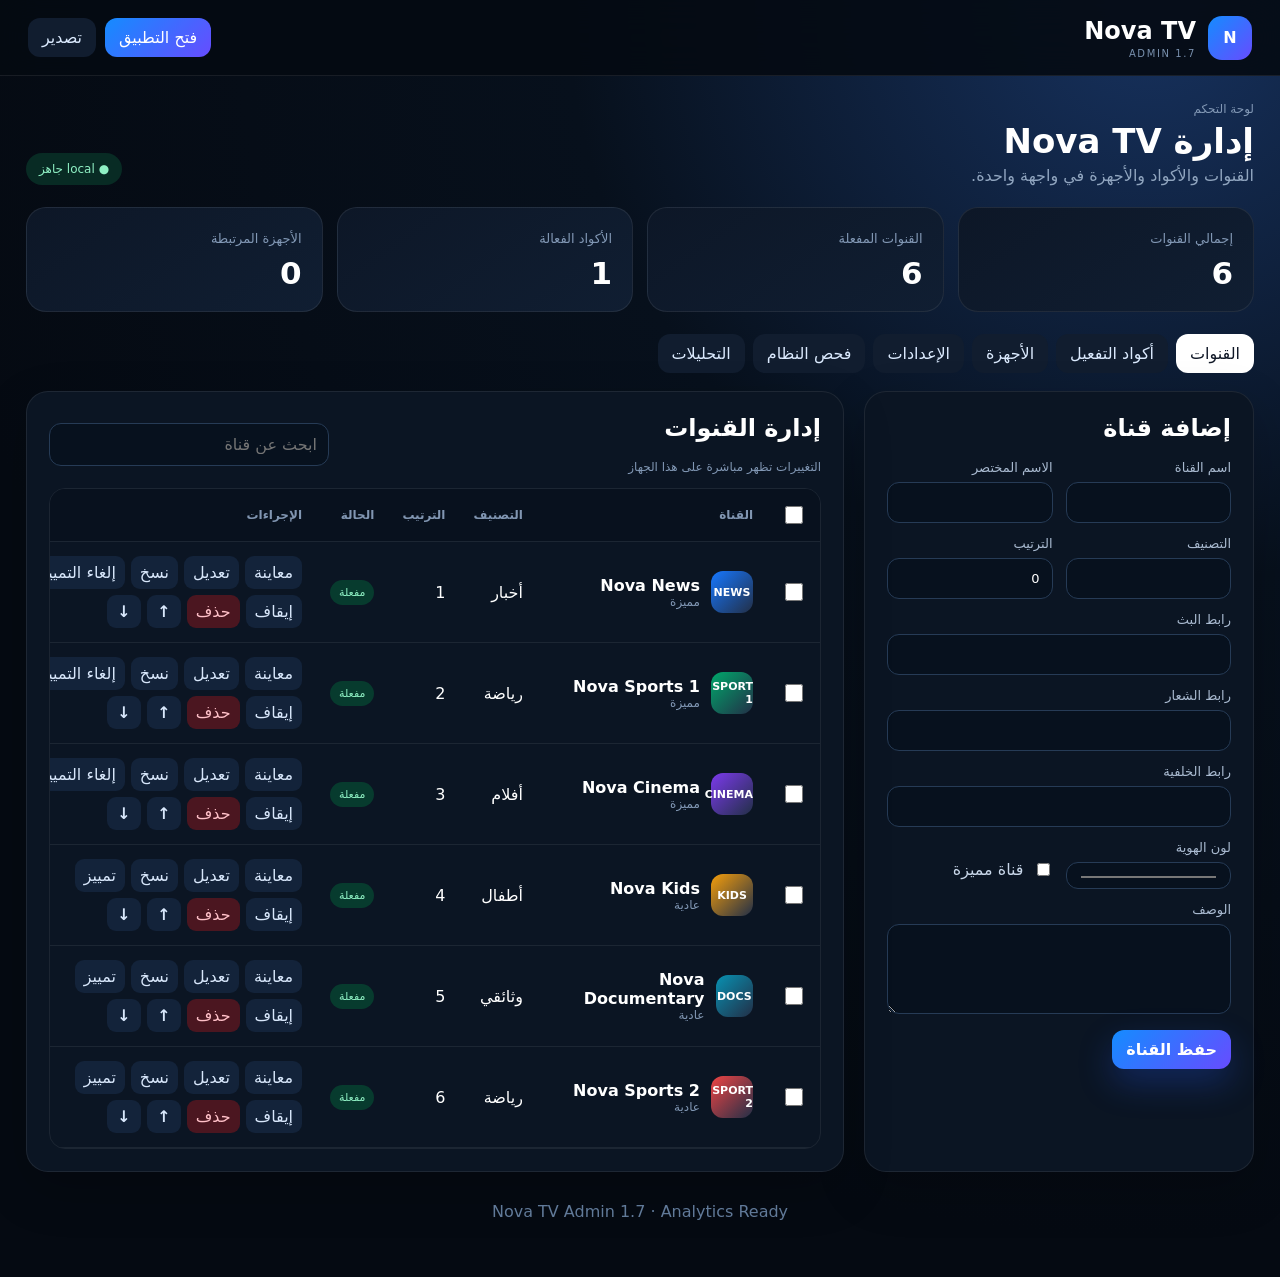
==== commit bd54a8b6: "Load Admin 1.7 analytics assets" ====
--- a/admin.html
+++ b/admin.html
@@ -14,6 +14,7 @@
   <link rel="stylesheet" href="admin-bulk.css" />
   <link rel="stylesheet" href="admin-15.css" />
   <link rel="stylesheet" href="admin-16.css" />
+  <link rel="stylesheet" href="admin-17.css" />
 </head>
 <body>
   <div id="adminApp"></div>
@@ -26,6 +27,7 @@
   <script src="admin-bulk.js"></script>
   <script src="admin-15.js"></script>
   <script src="admin-16.js"></script>
+  <script src="admin-17.js"></script>
   <script>if('serviceWorker' in navigator){window.addEventListener('load',()=>navigator.serviceWorker.register('./sw.js').catch(()=>{}));}</script>
 </body>
 </html>
--- a/admin-17.css
+++ b/admin-17.css
@@ -0,0 +1 @@
+.analytics-grid{display:grid;grid-template-columns:repeat(4,minmax(0,1fr));gap:14px;margin:16px 0}.analytics-card{background:linear-gradient(145deg,rgba(22,119,255,.13),rgba(255,255,255,.035));border:1px solid rgba(148,163,184,.18);border-radius:18px;padding:18px;min-height:116px}.analytics-card span{display:block;color:#94a3b8;font-size:13px;margin-bottom:10px}.analytics-card strong{font-size:30px;line-height:1;color:#f8fafc}.analytics-card small{display:block;color:#7dd3fc;margin-top:10px}.analytics-panels{display:grid;grid-template-columns:1.25fr .75fr;gap:16px;margin-top:16px}.analytics-panel{background:rgba(8,17,31,.72);border:1px solid rgba(148,163,184,.16);border-radius:18px;padding:18px}.analytics-panel h3{margin:0 0 16px}.bar-row{display:grid;grid-template-columns:minmax(90px,1fr) 3fr 42px;gap:10px;align-items:center;margin:12px 0}.bar-track{height:10px;border-radius:99px;background:rgba(148,163,184,.13);overflow:hidden}.bar-fill{height:100%;border-radius:inherit;background:linear-gradient(90deg,#1677ff,#22d3ee)}.analytics-list{display:grid;gap:10px}.analytics-list-item{display:flex;justify-content:space-between;gap:12px;padding:12px;border-radius:14px;background:rgba(148,163,184,.07)}.analytics-health{display:flex;align-items:center;gap:10px;margin-top:14px}.analytics-health .bar-track{flex:1;height:12px}.analytics-note{color:#94a3b8;font-size:13px;line-height:1.7}.analytics-toolbar{display:flex;justify-content:space-between;gap:12px;align-items:flex-start;flex-wrap:wrap}.analytics-actions{display:flex;gap:8px;flex-wrap:wrap}@media(max-width:980px){.analytics-grid{grid-template-columns:repeat(2,minmax(0,1fr))}.analytics-panels{grid-template-columns:1fr}}@media(max-width:560px){.analytics-grid{grid-template-columns:1fr}.bar-row{grid-template-columns:90px 1fr 34px}.analytics-card strong{font-size:26px}}
